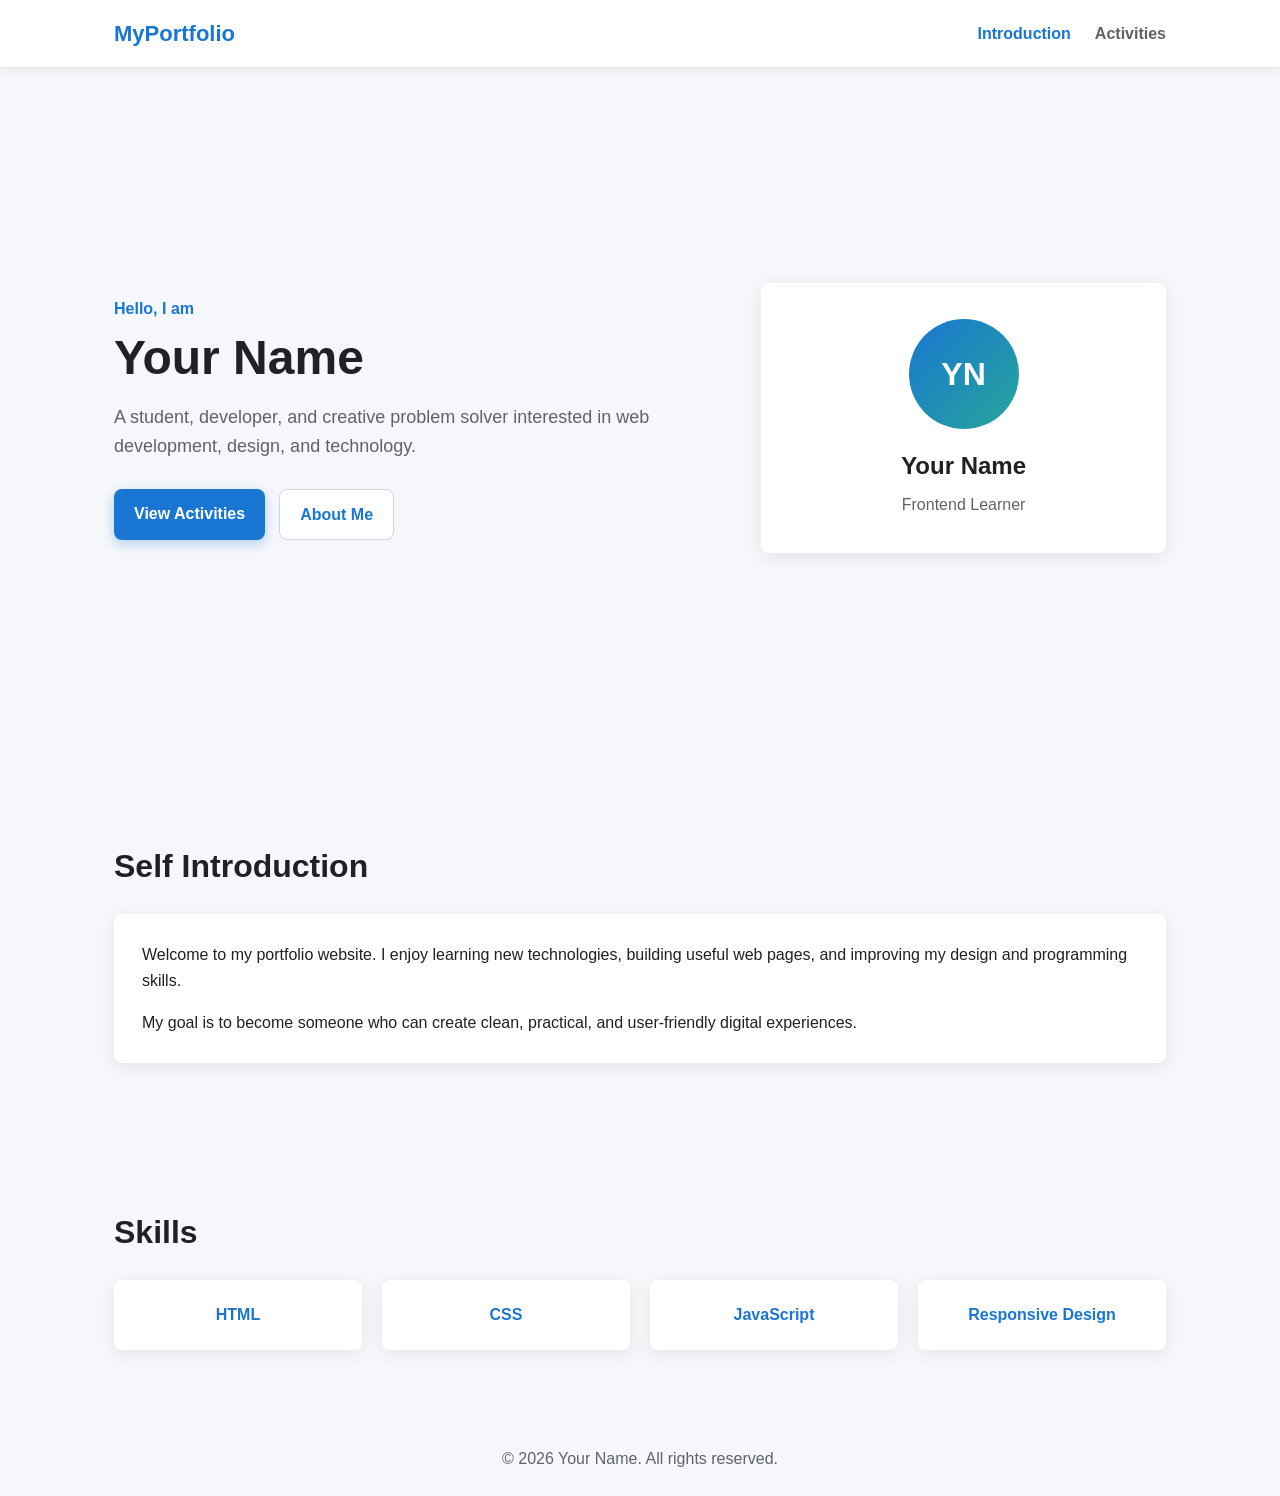
==== index.html @ 488f3b42 "Add portfolio website" ====
<!DOCTYPE html>
<html lang="en">
<head>
  <meta charset="UTF-8" />
  <meta name="viewport" content="width=device-width, initial-scale=1.0" />
  <title>My Portfolio | Introduction</title>
  <link rel="stylesheet" href="style.css" />
</head>
<body>
  <header class="app-header">
    <nav class="navbar">
      <a href="index.html" class="logo">MyPortfolio</a>

      <button class="menu-btn" id="menuBtn" aria-label="Open menu">
        <span></span>
        <span></span>
        <span></span>
      </button>

      <ul class="nav-links" id="navLinks">
        <li><a href="index.html" class="active">Introduction</a></li>
        <li><a href="activities.html">Activities</a></li>
      </ul>
    </nav>
  </header>

  <main>
    <section class="hero section">
      <div class="hero-content">
        <p class="eyebrow">Hello, I am</p>
        <h1>Your Name</h1>
        <p class="subtitle">
          A student, developer, and creative problem solver interested in web
          development, design, and technology.
        </p>

        <div class="hero-actions">
          <a href="activities.html" class="btn primary">View Activities</a>
          <a href="#about" class="btn secondary">About Me</a>
        </div>
      </div>

      <div class="profile-card">
        <div class="avatar">YN</div>
        <h2>Your Name</h2>
        <p>Frontend Learner</p>
      </div>
    </section>

    <section id="about" class="section">
      <h2 class="section-title">Self Introduction</h2>

      <div class="card">
        <p>
          Welcome to my portfolio website. I enjoy learning new technologies,
          building useful web pages, and improving my design and programming
          skills.
        </p>
        <p>
          My goal is to become someone who can create clean, practical, and
          user-friendly digital experiences.
        </p>
      </div>
    </section>

    <section class="section">
      <h2 class="section-title">Skills</h2>

      <div class="skill-grid">
        <div class="skill-card">HTML</div>
        <div class="skill-card">CSS</div>
        <div class="skill-card">JavaScript</div>
        <div class="skill-card">Responsive Design</div>
      </div>
    </section>
  </main>

  <footer>
    <p>© 2026 Your Name. All rights reserved.</p>
  </footer>

  <script src="script.js"></script>
</body>
</html>
---- style.css ----
* {
  box-sizing: border-box;
  margin: 0;
  padding: 0;
}

:root {
  --primary: #1976d2;
  --primary-dark: #125ca3;
  --accent: #26a69a;
  --bg: #f5f7fb;
  --surface: #ffffff;
  --text: #202124;
  --muted: #5f6368;
  --line: #d0d7de;
  --shadow: 0 4px 18px rgba(0, 0, 0, 0.08);
}

html {
  scroll-behavior: smooth;
}

body {
  font-family: Arial, Helvetica, sans-serif;
  background: var(--bg);
  color: var(--text);
  line-height: 1.6;
}

a {
  color: inherit;
  text-decoration: none;
}

.app-header {
  position: sticky;
  top: 0;
  z-index: 100;
  background: var(--surface);
  box-shadow: 0 2px 10px rgba(0, 0, 0, 0.08);
}

.navbar {
  max-width: 1100px;
  margin: 0 auto;
  padding: 16px 24px;
  display: flex;
  align-items: center;
  justify-content: space-between;
}

.logo {
  font-size: 22px;
  font-weight: 700;
  color: var(--primary);
}

.nav-links {
  list-style: none;
  display: flex;
  gap: 24px;
}

.nav-links a {
  color: var(--muted);
  font-weight: 600;
  transition: color 0.2s ease;
}

.nav-links a:hover,
.nav-links a.active {
  color: var(--primary);
}

.menu-btn {
  width: 42px;
  height: 42px;
  border: none;
  border-radius: 8px;
  background: var(--primary);
  cursor: pointer;
  display: none;
  place-items: center;
  gap: 4px;
  padding: 10px;
}

.menu-btn span {
  display: block;
  width: 20px;
  height: 2px;
  background: #ffffff;
  border-radius: 999px;
}

.section {
  max-width: 1100px;
  margin: 0 auto;
  padding: 72px 24px;
}

.hero {
  min-height: 78vh;
  display: grid;
  grid-template-columns: 1.5fr 1fr;
  align-items: center;
  gap: 40px;
}

.eyebrow {
  margin-bottom: 8px;
  color: var(--primary);
  font-weight: 700;
}

.hero h1,
.page-header h1 {
  margin-bottom: 18px;
  font-size: 48px;
  line-height: 1.15;
}

.subtitle,
.page-header p {
  max-width: 620px;
  color: var(--muted);
  font-size: 18px;
}

.hero-actions {
  margin-top: 28px;
  display: flex;
  flex-wrap: wrap;
  gap: 14px;
}

.btn {
  display: inline-block;
  padding: 12px 20px;
  border-radius: 8px;
  font-weight: 700;
  transition: transform 0.2s ease, box-shadow 0.2s ease;
}

.btn:hover {
  transform: translateY(-2px);
}

.btn.primary {
  background: var(--primary);
  color: #ffffff;
  box-shadow: 0 4px 12px rgba(25, 118, 210, 0.3);
}

.btn.secondary {
  background: var(--surface);
  color: var(--primary);
  border: 1px solid var(--line);
}

.profile-card,
.card,
.activity-card,
.skill-card {
  background: var(--surface);
  border-radius: 8px;
  box-shadow: var(--shadow);
}

.profile-card {
  padding: 36px 24px;
  text-align: center;
}

.avatar {
  width: 110px;
  height: 110px;
  margin: 0 auto 18px;
  border-radius: 50%;
  background: linear-gradient(135deg, var(--primary), var(--accent));
  color: #ffffff;
  display: grid;
  place-items: center;
  font-size: 32px;
  font-weight: 800;
}

.profile-card h2 {
  margin-bottom: 6px;
}

.profile-card p,
.activity-card p {
  color: var(--muted);
}

.section-title {
  margin-bottom: 22px;
  font-size: 32px;
}

.card {
  padding: 28px;
}

.card p + p {
  margin-top: 16px;
}

.skill-grid,
.activity-grid {
  display: grid;
  gap: 20px;
}

.skill-grid {
  grid-template-columns: repeat(4, 1fr);
}

.skill-card {
  padding: 22px;
  color: var(--primary);
  text-align: center;
  font-weight: 700;
}

.page-header {
  padding-bottom: 32px;
}

.activity-section {
  padding-top: 24px;
}

.activity-grid {
  grid-template-columns: repeat(2, 1fr);
}

.activity-card {
  padding: 26px;
  transition: transform 0.2s ease, box-shadow 0.2s ease;
}

.activity-card:hover {
  transform: translateY(-4px);
  box-shadow: 0 8px 24px rgba(0, 0, 0, 0.12);
}

.activity-card h2 {
  margin: 12px 0 10px;
  font-size: 22px;
}

.activity-card p {
  margin-bottom: 18px;
}

.tag {
  display: inline-block;
  padding: 5px 10px;
  border-radius: 999px;
  background: #e3f2fd;
  color: var(--primary);
  font-size: 13px;
  font-weight: 700;
}

.details-btn {
  border: none;
  border-radius: 8px;
  background: var(--primary);
  color: #ffffff;
  padding: 10px 14px;
  font-weight: 700;
  cursor: pointer;
}

.details-btn:hover {
  background: var(--primary-dark);
}

.toast {
  position: fixed;
  right: 24px;
  bottom: 24px;
  padding: 14px 18px;
  border-radius: 8px;
  background: var(--text);
  color: #ffffff;
  opacity: 0;
  pointer-events: none;
  transform: translateY(16px);
  transition: all 0.25s ease;
}

.toast.show {
  opacity: 1;
  transform: translateY(0);
}

footer {
  padding: 24px;
  color: var(--muted);
  text-align: center;
}

@media (max-width: 768px) {
  .menu-btn {
    display: grid;
  }

  .nav-links {
    position: absolute;
    top: 74px;
    left: 0;
    width: 100%;
    display: none;
    flex-direction: column;
    gap: 0;
    background: var(--surface);
    box-shadow: 0 8px 18px rgba(0, 0, 0, 0.08);
  }

  .nav-links.show {
    display: flex;
  }

  .nav-links li {
    border-top: 1px solid #edf0f3;
  }

  .nav-links a {
    display: block;
    padding: 16px 24px;
  }

  .hero {
    min-height: auto;
    grid-template-columns: 1fr;
  }

  .hero h1,
  .page-header h1 {
    font-size: 38px;
  }

  .skill-grid,
  .activity-grid {
    grid-template-columns: 1fr;
  }
}
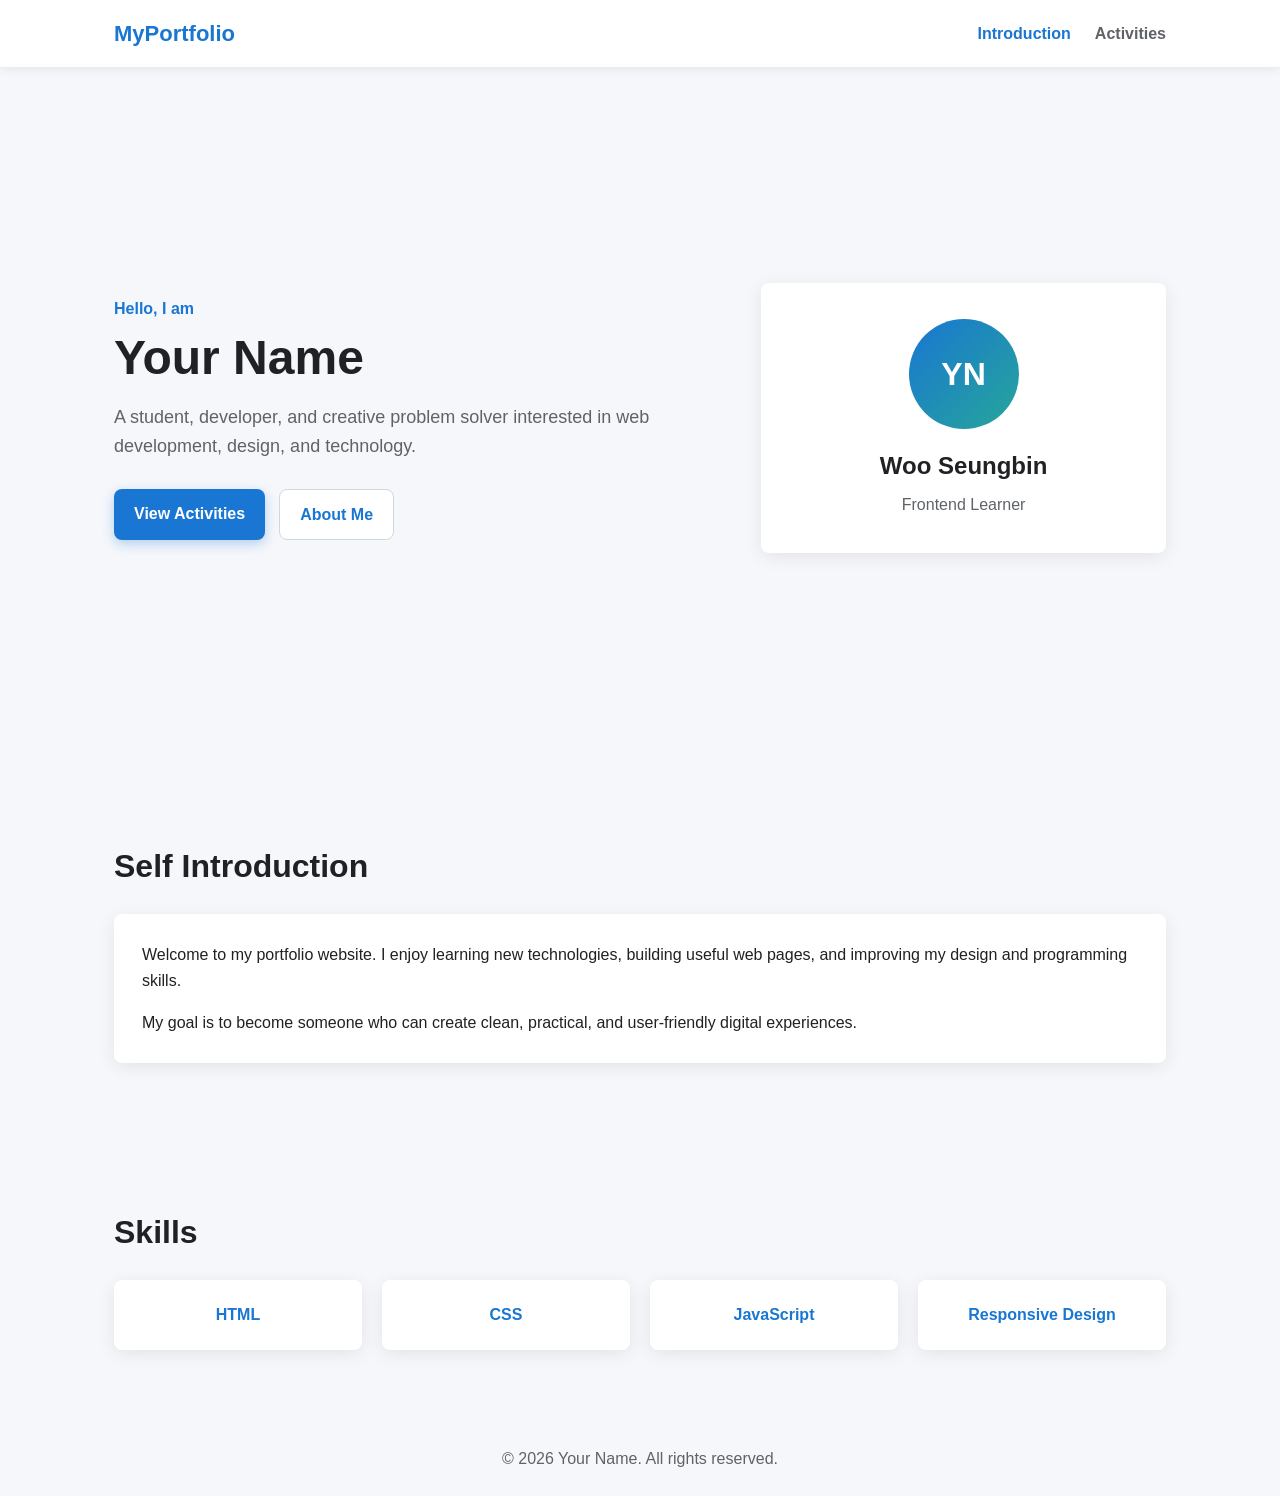
==== commit 056be0a7: "Update profile name to 'Woo Seungbin'" ====
--- a/index.html
+++ b/index.html
@@ -42,7 +42,7 @@
 
       <div class="profile-card">
         <div class="avatar">YN</div>
-        <h2>Your Name</h2>
+        <h2>Woo Seungbin</h2>
         <p>Frontend Learner</p>
       </div>
     </section>
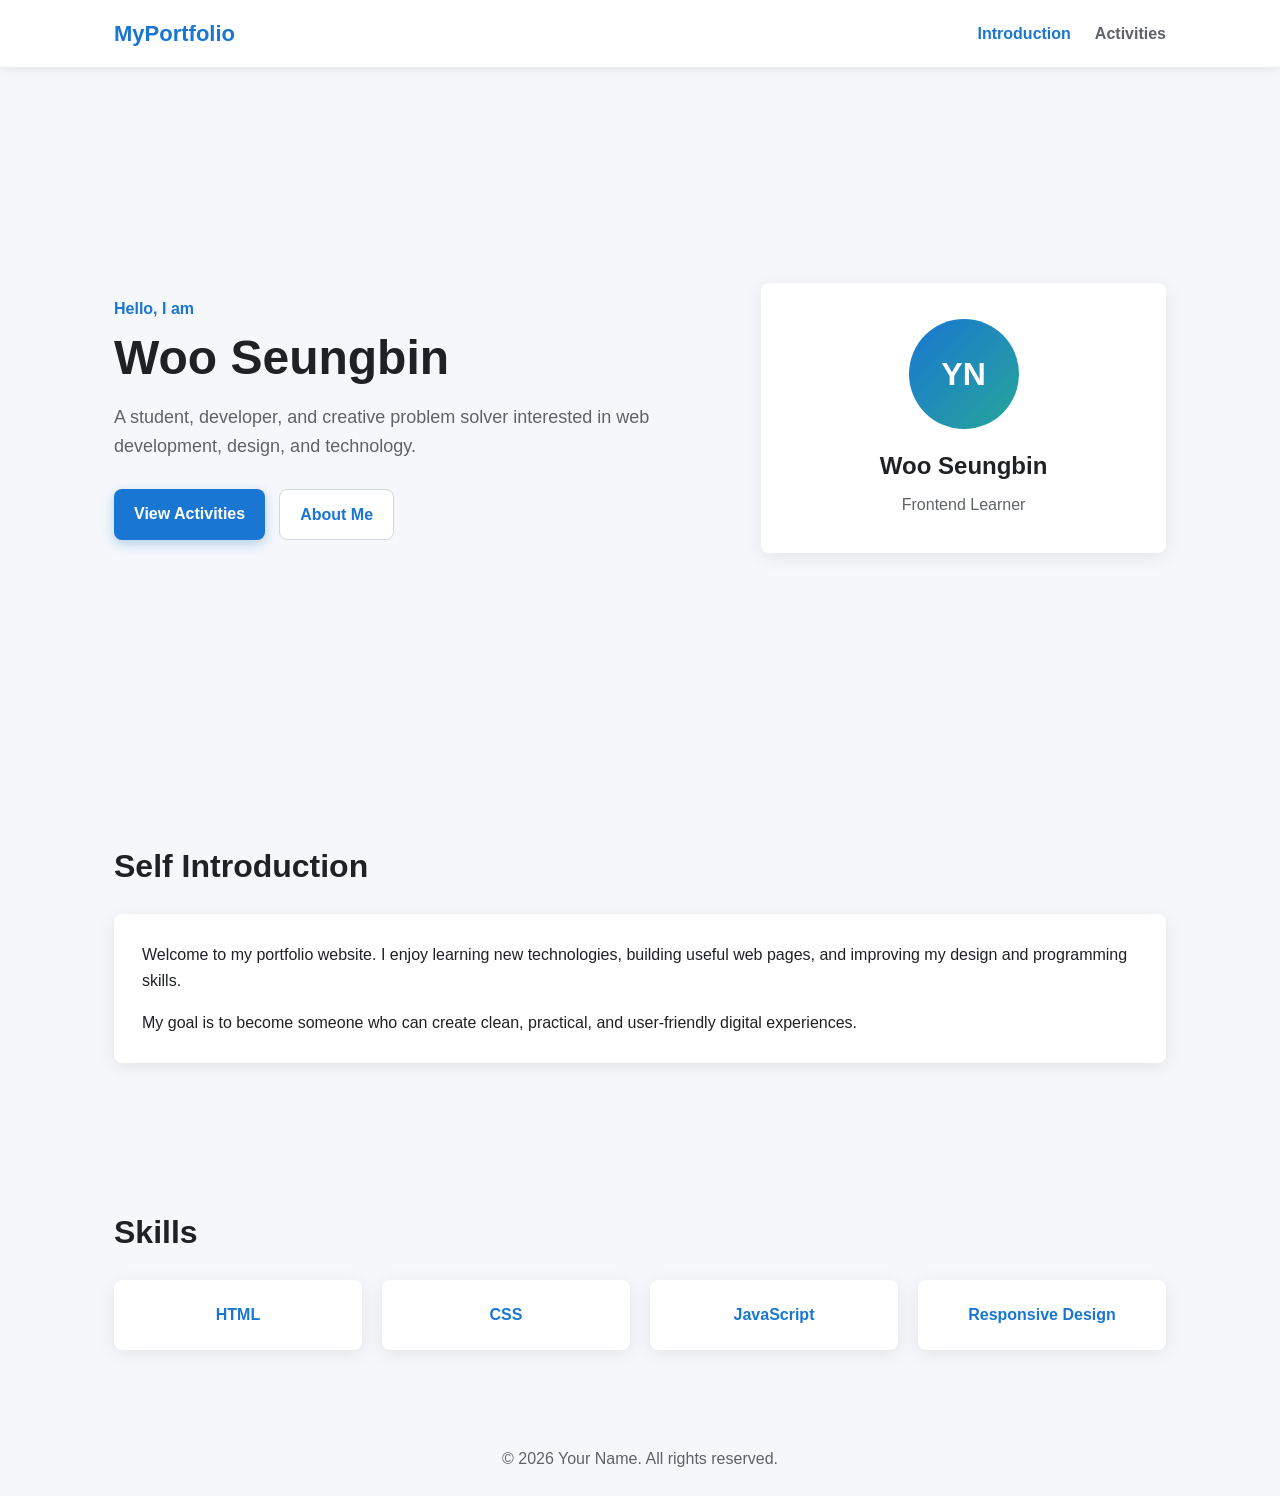
==== commit 77608d65: "Update name in hero section of index.html" ====
--- a/index.html
+++ b/index.html
@@ -28,7 +28,7 @@
     <section class="hero section">
       <div class="hero-content">
         <p class="eyebrow">Hello, I am</p>
-        <h1>Your Name</h1>
+        <h1>Woo Seungbin</h1>
         <p class="subtitle">
           A student, developer, and creative problem solver interested in web
           development, design, and technology.
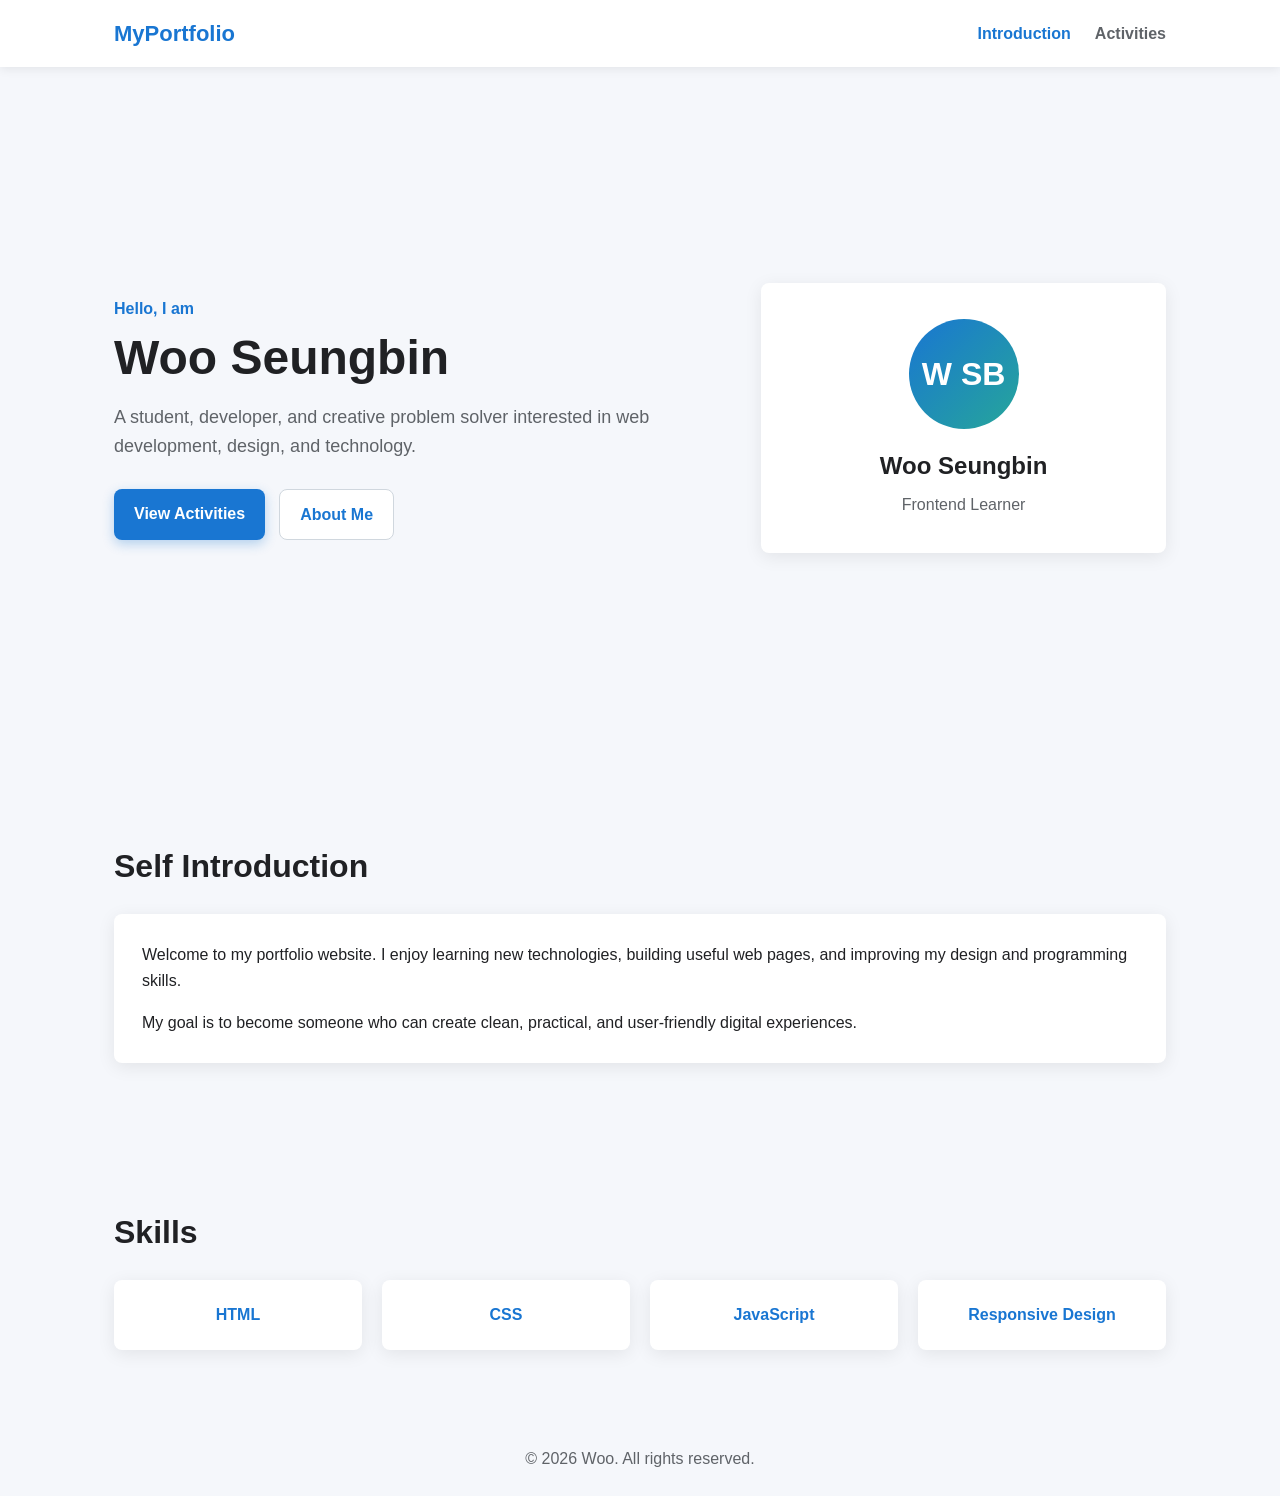
==== commit a307a484: "Update index.html" ====
--- a/index.html
+++ b/index.html
@@ -41,7 +41,7 @@
       </div>
 
       <div class="profile-card">
-        <div class="avatar">YN</div>
+        <div class="avatar">W SB</div>
         <h2>Woo Seungbin</h2>
         <p>Frontend Learner</p>
       </div>
@@ -76,7 +76,7 @@
   </main>
 
   <footer>
-    <p>© 2026 Your Name. All rights reserved.</p>
+    <p>© 2026 Woo. All rights reserved.</p>
   </footer>
 
   <script src="script.js"></script>
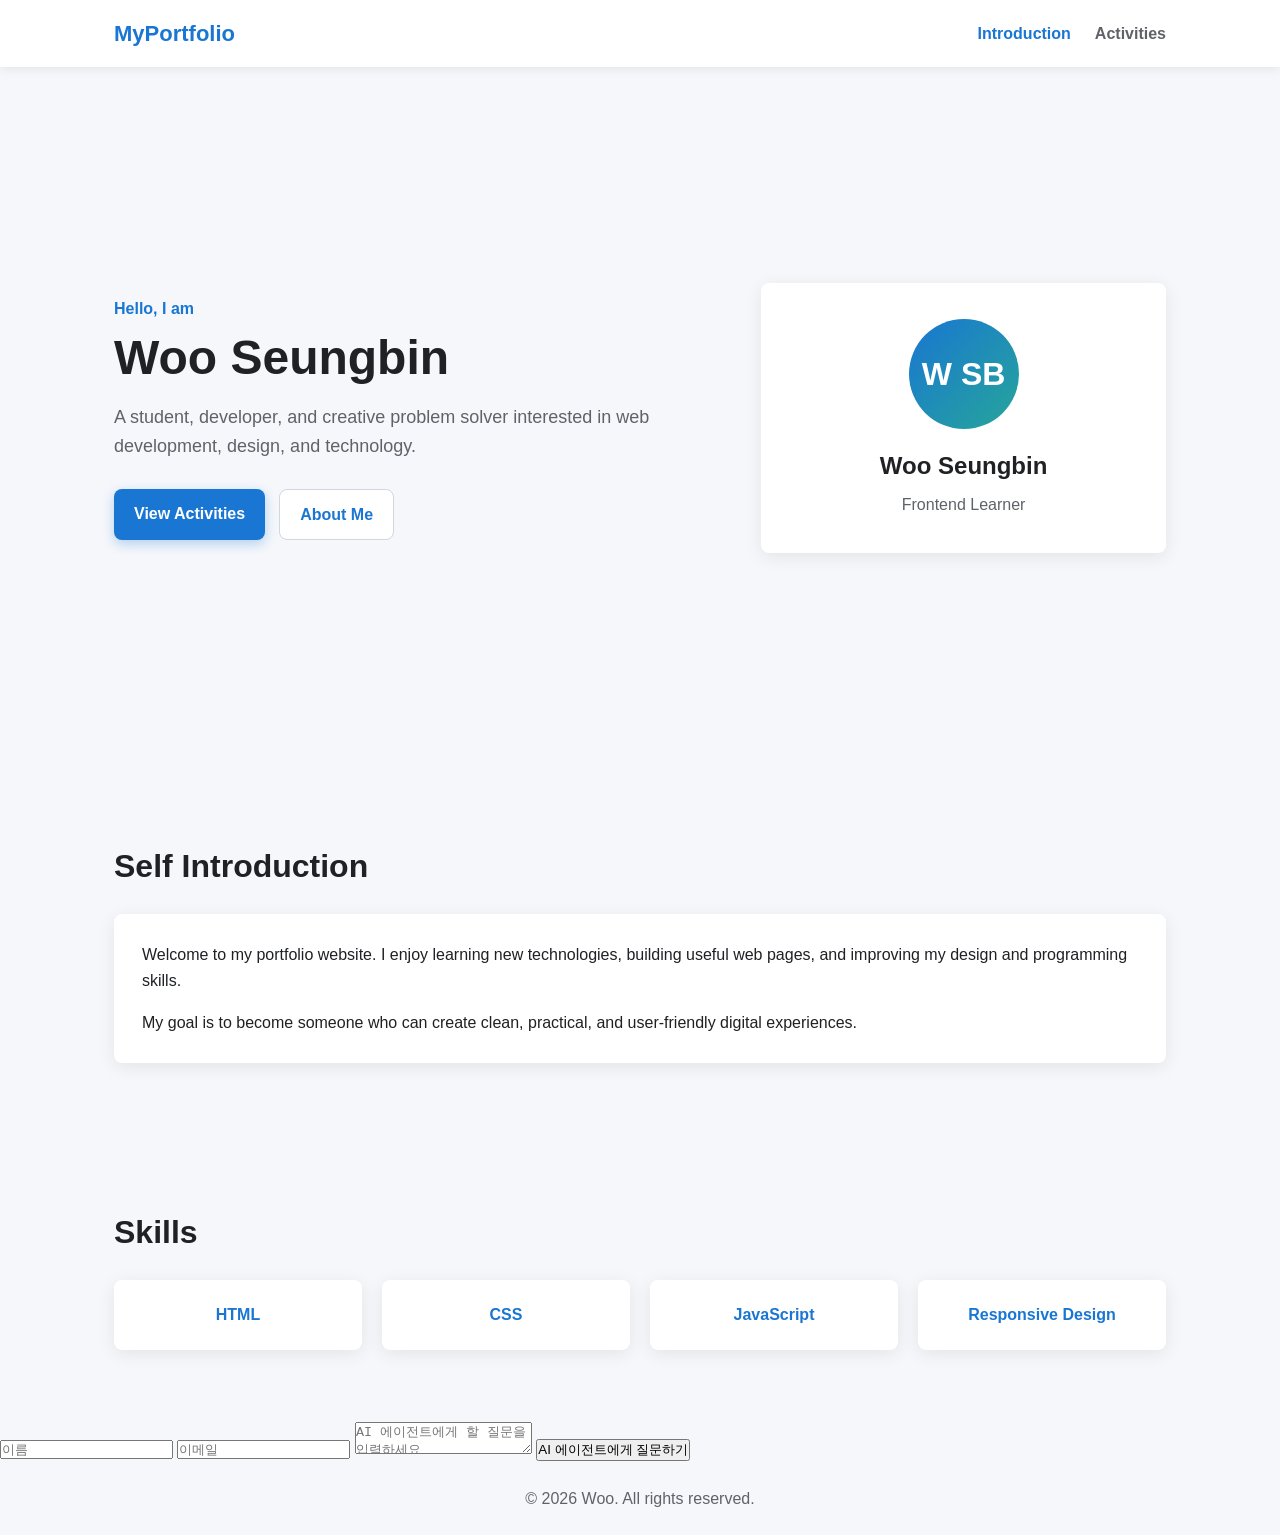
==== commit d304a4bb: "Add contact form with submission handling" ====
--- a/index.html
+++ b/index.html
@@ -75,8 +75,61 @@
     </section>
   </main>
 
+    <form id="contactForm">
+  <input type="text" id="visitorName" placeholder="이름" required>
+  <input type="email" id="visitorEmail" placeholder="이메일" required>
+  <textarea id="visitorMessage" placeholder="AI 에이전트에게 할 질문을 입력하세요" required></textarea>
+ 
+  <button type="submit">AI 에이전트에게 질문하기</button>
+</form>
+
+<div id="responseMessage" style="display:none; margin-top: 15px; font-weight: bold;"></div>
+
+<script>
+document.getElementById('contactForm').addEventListener('submit', async function(e) {
+  e.preventDefault(); // 폼 제출 시 페이지가 새로고침되는 것을 막습니다.
+
+  const name = document.getElementById('visitorName').value;
+  const email = document.getElementById('visitorEmail').value;
+  const message = document.getElementById('visitorMessage').value;
+  const responseDiv = document.getElementById('responseMessage');
+
+  responseDiv.style.display = 'block';
+  responseDiv.style.color = 'blue';
+  responseDiv.innerText = 'AI 에이전트가 질문을 분석 중입니다... 잠시만 기다려주세요.';
+
+  // ⚠️ 중요: 아래 URL을 Make.com에서 발급받은 Custom Webhook URL로 교체하세요!
+  const makeWebhookUrl = 'https://hook.us2.make.com/1r8l2z6tl3vhml5d9o6g3v7d3823gw3o';
+
+  try {
+    const response = await fetch(makeWebhookUrl, {
+      method: 'POST',
+      headers: {
+        'Content-Type': 'application/json',
+      },
+      body: JSON.stringify({
+        visitor_name: name,
+        visitor_email: email,
+        visitor_message: message
+      })
+    });
+
+    if (response.ok) {
+      responseDiv.style.color = 'green';
+      responseDiv.innerText = '✅ 질문이 성공적으로 접수되었습니다! 입력하신 메일로 AI의 답변이 곧 발송됩니다.';
+      document.getElementById('contactForm').reset(); // 폼 초기화
+    } else {
+      throw new Error('서버 응답 실패');
+    }
+  } catch (error) {
+    responseDiv.style.color = 'red';
+    responseDiv.innerText = '❌ 접수 중 오류가 발생했습니다. 잠시 후 다시 시도해주세요.';
+  }
+});
+</script> 
+  
   <footer>
-    <p>© 2026 Woo. All rights reserved.</p>
+    <p>&copy; 2026 Woo. All rights reserved.</p>
   </footer>
 
   <script src="script.js"></script>
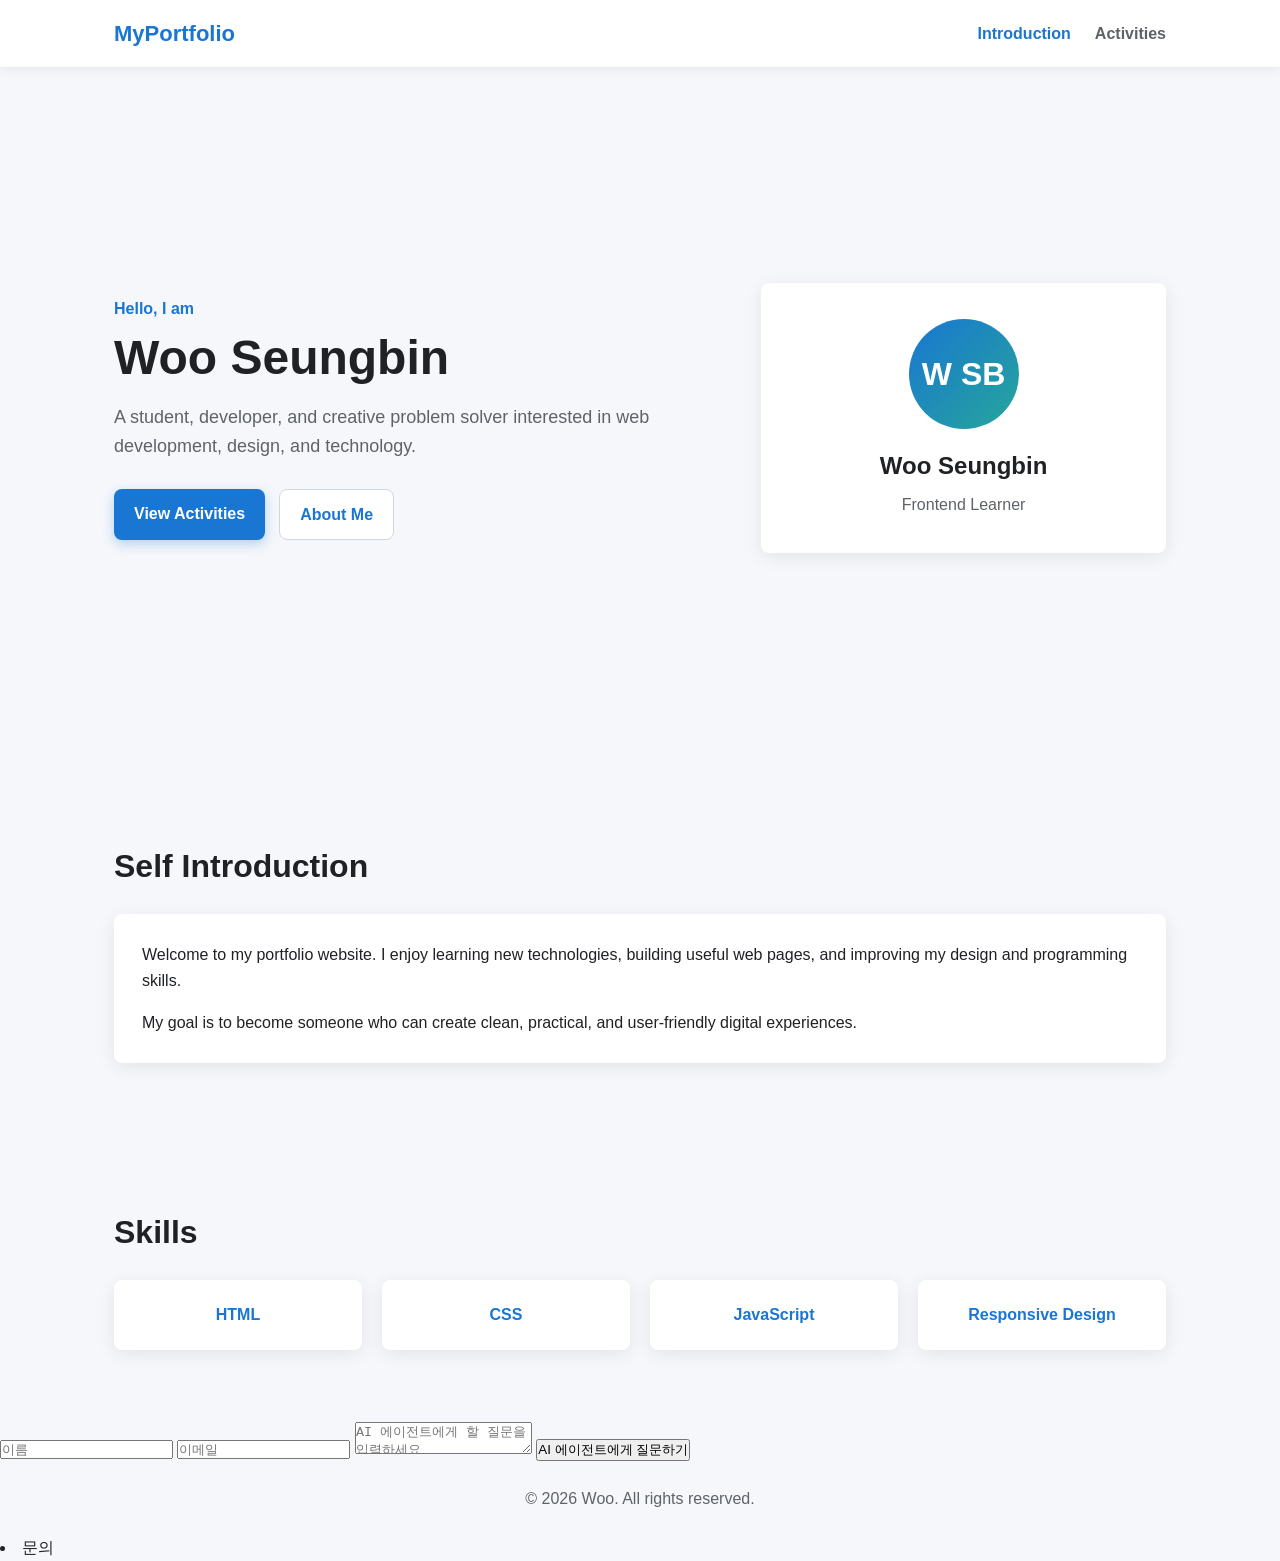
==== commit 891cc18e: "Add contact link to the footer" ====
--- a/index.html
+++ b/index.html
@@ -133,5 +133,7 @@
   </footer>
 
   <script src="script.js"></script>
+<li><a href="contact.html">문의</a></li>
+
 </body>
 </html>
